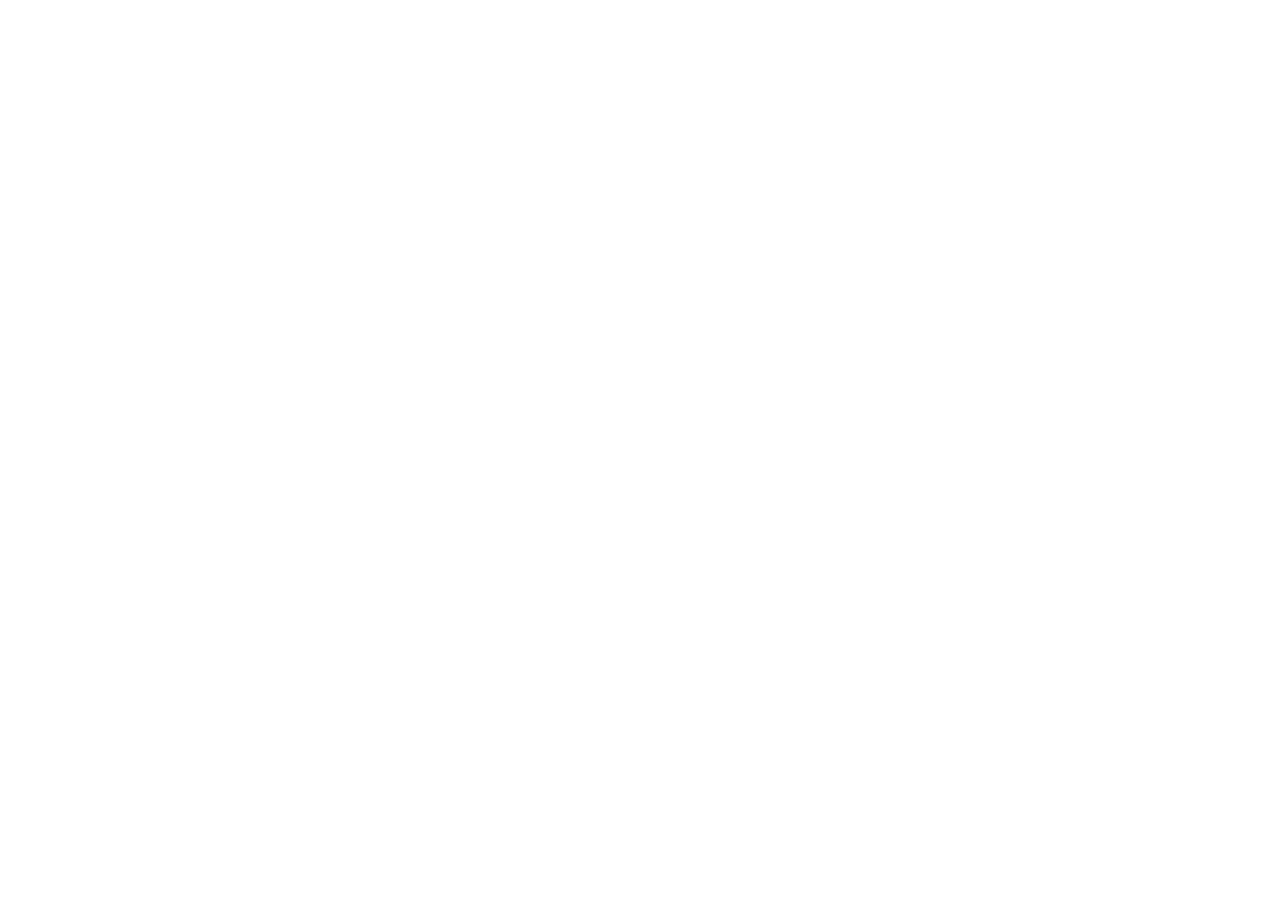
==== index.html @ 38d4725b "Initial commit" ====
<!doctype html>
<html lang="en">
<head>
    <meta charset="UTF-8">
    <meta name="viewport" content="width=device-width, initial-scale=1.0">
    <title>Document</title>
</head>
<body>

</body>
</html>
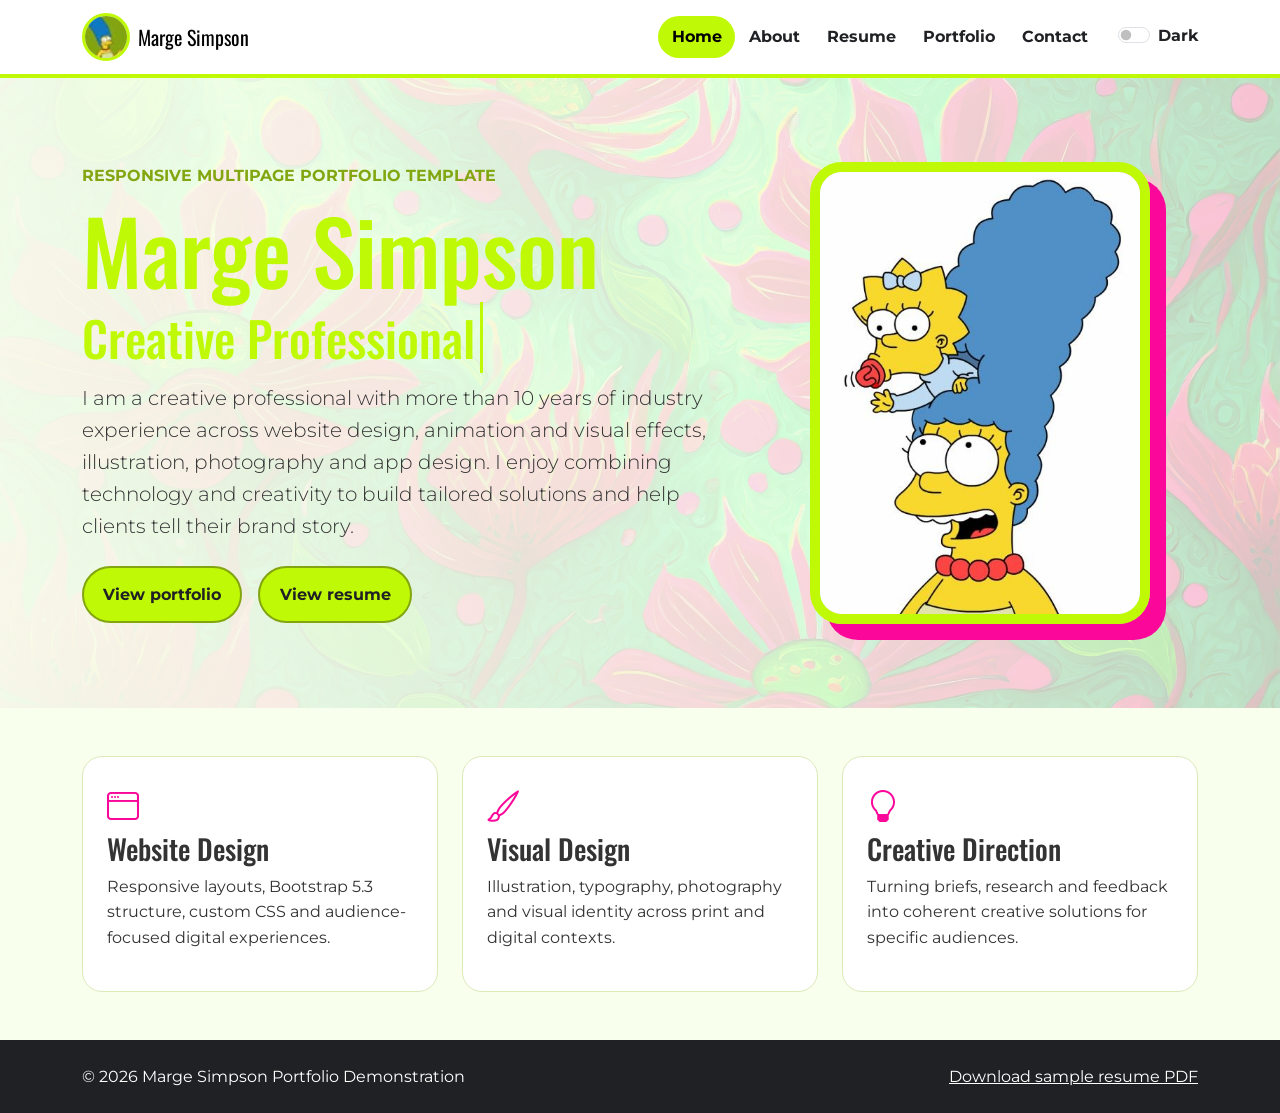
==== commit 270b98f9: "Actual initial commit" ====
--- a/index.html
+++ b/index.html
@@ -1,11 +1,121 @@
 <!doctype html>
-<html lang="en">
+<html lang="en" data-bs-theme="light">
 <head>
-    <meta charset="UTF-8">
-    <meta name="viewport" content="width=device-width, initial-scale=1.0">
-    <title>Document</title>
+  <meta charset="utf-8">
+  <meta name="viewport" content="width=device-width, initial-scale=1">
+  <meta name="description" content="Marge Simpson green multipage portfolio demonstration for INFO1005 Website Design">
+  <meta name="author" content="INFO1005 Website Design">
+  <title>Marge Simpson | Home</title>
+
+  <link rel="apple-touch-icon" sizes="180x180" href="favicon/apple-touch-icon.png">
+  <link rel="icon" type="image/png" sizes="32x32" href="favicon/favicon-32x32.png">
+  <link rel="icon" type="image/png" sizes="16x16" href="favicon/favicon-16x16.png">
+  <link rel="manifest" href="favicon/site.webmanifest">
+
+  <!-- Same Google Font package as the Bart multipage template -->
+  <link rel="preconnect" href="https://fonts.googleapis.com">
+  <link rel="preconnect" href="https://fonts.gstatic.com" crossorigin>
+  <link href="https://fonts.googleapis.com/css2?family=Montserrat:wght@400;600;700&family=Oswald:wght@500;700&display=swap" rel="stylesheet">
+
+  <link rel="stylesheet" href="https://cdn.jsdelivr.net/npm/bootstrap-icons@1.11.3/font/bootstrap-icons.css">
+  <link href="https://cdn.jsdelivr.net/npm/bootstrap@5.3.8/dist/css/bootstrap.min.css" rel="stylesheet">
+  <link href="css/custom.css" rel="stylesheet">
 </head>
 <body>
+<a class="skip-link" href="#maincontent">Skip to main content</a>
 
+<nav class="navbar navbar-expand-lg sticky-top portfolio-nav" aria-label="Main portfolio navigation">
+  <div class="container">
+    <a class="navbar-brand d-flex align-items-center gap-2" href="index.html">
+      <img src="img/margeicon.jpg" alt="Marge Simpson icon" class="brand-avatar">
+      <span>Marge Simpson</span>
+    </a>
+
+    <button class="navbar-toggler" type="button"
+            data-bs-toggle="collapse" data-bs-target="#mainNav"
+            aria-controls="mainNav" aria-expanded="false"
+            aria-label="Toggle navigation">
+      <span class="navbar-toggler-icon"></span>
+    </button>
+
+    <div class="collapse navbar-collapse" id="mainNav">
+      <ul class="navbar-nav ms-auto align-items-lg-center">
+        <li class="nav-item"><a class="nav-link active" href="index.html" aria-current="page">Home</a></li><li class="nav-item"><a class="nav-link" href="about.html">About</a></li><li class="nav-item"><a class="nav-link" href="resume.html">Resume</a></li><li class="nav-item"><a class="nav-link" href="portfolio.html">Portfolio</a></li><li class="nav-item"><a class="nav-link" href="contact.html">Contact</a></li>
+        <li class="nav-item ms-lg-3">
+          <div class="form-check form-switch theme-switch">
+            <input class="form-check-input" type="checkbox" role="switch" id="themeSwitch">
+            <label class="form-check-label" for="themeSwitch">Dark</label>
+          </div>
+        </li>
+      </ul>
+    </div>
+  </div>
+</nav>
+
+<main id="maincontent">
+  <section class="hero d-flex align-items-center">
+    <div class="container">
+      <div class="row align-items-center g-5">
+        <div class="col-lg-7">
+          <p class="standout text-uppercase fw-bold">Responsive multipage portfolio template</p>
+          <h1>Marge Simpson</h1>
+
+          <h2 class="typing-heading">
+            <span class="typewrite"
+                  data-words='["Creative Professional","Web Designer","Visual Storyteller"]'
+                  aria-live="polite"></span>
+          </h2>
+
+          <p class="lead">I am a creative professional with more than 10 years of industry experience across website design, animation and visual effects, illustration, photography and app design. I enjoy combining technology and creativity to build tailored solutions and help clients tell their brand story.</p>
+
+          <div class="d-flex flex-wrap gap-3 mt-4">
+            <a class="btn-portfolio" href="portfolio.html">View portfolio</a>
+            <a class="btn-portfolio" href="resume.html">View resume</a>
+          </div>
+        </div>
+
+        <div class="col-lg-5 text-center">
+          <img src="img/marge1.jpg" class="img-fluid hero-img" alt="Marge Simpson portfolio portrait">
+        </div>
+      </div>
+    </div>
+  </section>
+
+  <section class="container my-5">
+    <div class="row g-4">
+      <div class="col-md-4">
+        <article class="feature-card p-4">
+          <i class="bi bi-window feature-icon"></i>
+          <h2 class="h3">Website Design</h2>
+          <p>Responsive layouts, Bootstrap 5.3 structure, custom CSS and audience-focused digital experiences.</p>
+        </article>
+      </div>
+      <div class="col-md-4">
+        <article class="feature-card p-4">
+          <i class="bi bi-brush feature-icon"></i>
+          <h2 class="h3">Visual Design</h2>
+          <p>Illustration, typography, photography and visual identity across print and digital contexts.</p>
+        </article>
+      </div>
+      <div class="col-md-4">
+        <article class="feature-card p-4">
+          <i class="bi bi-lightbulb feature-icon"></i>
+          <h2 class="h3">Creative Direction</h2>
+          <p>Turning briefs, research and feedback into coherent creative solutions for specific audiences.</p>
+        </article>
+      </div>
+    </div>
+  </section>
+</main>
+
+<footer class="site-footer py-4 mt-5">
+  <div class="container d-flex flex-column flex-md-row justify-content-between gap-3">
+    <p class="mb-0">&copy; 2026 Marge Simpson Portfolio Demonstration</p>
+    <p class="mb-0"><a href="pdf/marge_simpson_resume.pdf" target="_blank">Download sample resume PDF</a></p>
+  </div>
+</footer>
+
+<script src="https://cdn.jsdelivr.net/npm/bootstrap@5.3.8/dist/js/bootstrap.bundle.min.js"></script>
+<script src="js/script.js"></script>
 </body>
-</html>+</html>
--- a/css/custom.css
+++ b/css/custom.css
@@ -0,0 +1,442 @@
+/* INFO1005 Module 3.2 Marge Simpson multipage Bootstrap portfolio
+   Visual styling intentionally follows the Bart Simpson multipage template.
+   Palette adapted from the earlier Marge example.
+*/
+
+:root {
+  --brand-primary: #c0f905;
+  --brand-secondary: #82a510;
+  --brand-accent: #fb079a;
+  --brand-dark: #202124;
+  --brand-light: #f8ffed;
+  --brand-panel: #ffffff;
+  --brand-text: #333333;
+  --brand-muted: #666666;
+  --brand-border: #dce9b9;
+  --font-heading: 'Oswald', Arial, sans-serif;
+  --font-body: 'Montserrat', Arial, sans-serif;
+}
+
+html {
+  scroll-behavior: smooth;
+  scroll-padding-top: 5rem;
+}
+
+body {
+  margin: 0;
+  font-family: var(--font-body);
+  color: var(--brand-text);
+  background: var(--brand-light);
+  line-height: 1.6;
+}
+
+[data-bs-theme="dark"] body {
+  --brand-light: #151515;
+  --brand-panel: #202124;
+  --brand-text: #f3f7e9;
+  --brand-muted: #cdd6bd;
+  --brand-border: #44502f;
+  background: var(--brand-light);
+  color: var(--brand-text);
+}
+
+.skip-link {
+  position: absolute;
+  left: -999px;
+  top: 0;
+  background: var(--brand-dark);
+  color: white;
+  padding: .75rem 1rem;
+  z-index: 2000;
+}
+.skip-link:focus { left: 1rem; top: 1rem; }
+
+h1, h2, h3, h4, h5, .navbar-brand {
+  font-family: var(--font-heading);
+}
+
+h1 {
+  font-size: clamp(2.6rem, 7vw, 5.5rem);
+  color: var(--brand-primary);
+  line-height: 1;
+  margin-bottom: 1rem;
+}
+
+h2 { color: var(--brand-primary); font-size: clamp(2rem, 4vw, 3rem); }
+h3 { color: var(--brand-accent); font-size: 1.45rem; }
+h4 { color: var(--brand-muted); font-size: 1rem; letter-spacing: .08em; text-transform: uppercase; }
+
+a { color: var(--brand-secondary); }
+a:hover { color: var(--brand-primary); }
+
+/* NAVIGATION — same treatment as Bart multipage */
+.portfolio-nav {
+  background: var(--brand-panel);
+  border-bottom: 4px solid var(--brand-primary);
+}
+
+.brand-avatar {
+  width: 48px;
+  height: 48px;
+  object-fit: cover;
+  border-radius: 50%;
+  border: 3px solid var(--brand-primary);
+}
+
+.nav-link {
+  color: var(--brand-dark);
+  font-weight: 700;
+  border-radius: 999px;
+  padding-inline: .85rem !important;
+}
+
+[data-bs-theme="dark"] .nav-link,
+[data-bs-theme="dark"] .navbar-brand,
+[data-bs-theme="dark"] .theme-switch {
+  color: var(--brand-text);
+}
+
+.nav-link:hover,
+.nav-link:focus,
+.nav-link.active {
+  color: var(--brand-dark);
+  background: var(--brand-primary);
+}
+
+.navbar-toggler { border: 2px solid var(--brand-primary); }
+.theme-switch { color: var(--brand-dark); font-weight: 700; }
+.theme-switch .form-check-input:checked {
+  background-color: var(--brand-primary);
+  border-color: var(--brand-primary);
+}
+
+/* HOME HERO — Bart layout with Marge image and green palette */
+.hero {
+  min-height: 70vh;
+  padding-block: 4rem;
+  background:
+    linear-gradient(90deg, rgba(248,255,237,.97), rgba(248,255,237,.76)),
+    url('../img/parallax1.jpg') center/cover no-repeat;
+}
+
+[data-bs-theme="dark"] .hero {
+  background:
+    linear-gradient(90deg, rgba(21,21,21,.96), rgba(21,21,21,.80)),
+    url('../img/parallax1.jpg') center/cover no-repeat;
+}
+
+.hero-img {
+  max-width: 340px;
+  border-radius: 2rem;
+  border: 10px solid var(--brand-primary);
+  box-shadow: 16px 16px 0 var(--brand-accent);
+}
+
+.standout {
+  color: var(--brand-secondary);
+  font-weight: 700;
+}
+
+.typing-heading {
+  min-height: 3.6rem;
+  margin-bottom: 1rem;
+}
+
+.typewrite {
+  color: var(--brand-primary);
+  border-right: .08em solid var(--brand-primary);
+  padding-right: .1em;
+  animation: blinkCursor .8s step-end infinite;
+}
+
+@keyframes blinkCursor {
+  50% { border-color: transparent; }
+}
+
+/* BART TEMPLATE PANEL / CARD STYLES */
+.section-panel {
+  background: var(--brand-panel);
+  border: 1px solid var(--brand-border);
+  border-radius: 1.5rem;
+  padding: 2rem;
+}
+
+.feature-card,
+.project-card,
+.resume-card {
+  background: var(--brand-panel);
+  border: 1px solid var(--brand-border);
+  border-radius: 1.25rem;
+  overflow: hidden;
+  height: 100%;
+  transition: transform .25s ease, box-shadow .25s ease;
+}
+
+.feature-card:hover,
+.project-card:hover,
+.resume-card:hover {
+  transform: translateY(-.25rem);
+  box-shadow: 0 1rem 2rem rgba(0,0,0,.12);
+}
+
+.feature-icon {
+  font-size: 2rem;
+  color: var(--brand-accent);
+}
+
+.card-img-top,
+.project-thumb {
+  height: 220px;
+  object-fit: cover;
+  width: 100%;
+}
+
+.project-thumb { cursor: zoom-in; }
+.project-card button {
+  border: 0;
+  padding: 0;
+  background: transparent;
+  width: 100%;
+}
+
+/* BART TEMPLATE PILL BUTTON STYLE */
+.btn-portfolio {
+  display: inline-block;
+  color: var(--brand-dark);
+  background: var(--brand-primary);
+  border: 2px solid var(--brand-secondary);
+  border-radius: 999px;
+  font-weight: 700;
+  padding: .85rem 1.2rem;
+  text-decoration: none;
+}
+
+.btn-portfolio:hover,
+.btn-portfolio:focus {
+  color: white;
+  background: var(--brand-secondary);
+}
+
+/* RESUME */
+.progress {
+  height: 2rem;
+  background: #e8efda;
+  border-radius: 999px;
+}
+
+.progress-bar {
+  background: var(--brand-secondary);
+  color: white;
+  font-weight: 700;
+}
+
+.progress-bar.secondary {
+  background: var(--brand-accent);
+}
+
+.progress-bar.tertiary {
+  background: var(--brand-primary);
+  color: var(--brand-dark);
+}
+
+.timeline-item {
+  border-left: 5px solid var(--brand-primary);
+  padding-left: 1.25rem;
+  margin-bottom: 1.75rem;
+}
+
+.pdf-frame {
+  width: 100%;
+  min-height: 520px;
+  border: 4px solid var(--brand-border);
+  border-radius: 1rem;
+}
+
+.optional-note {
+  border-left: 6px solid var(--brand-primary);
+  background: rgba(192,249,5,.13);
+  padding: 1rem;
+  border-radius: .75rem;
+}
+
+
+/* FIXED RESUME SKILLS SECTION
+   Dedicated skill cards prevent the generic 100% card height from
+   stretching or misaligning the skill rows. */
+.resume-card {
+  height: auto;
+}
+
+.skills-section {
+  margin-top: 2.5rem;
+}
+
+.skills-section > h2 {
+  margin-bottom: 1rem;
+}
+
+.skills-list {
+  display: grid;
+  gap: 1rem;
+}
+
+.skill-card {
+  background: var(--brand-panel);
+  border: 1px solid var(--brand-border);
+  border-radius: 1.25rem;
+  padding: 1.25rem 1.4rem;
+}
+
+.skill-card-heading {
+  display: flex;
+  align-items: baseline;
+  justify-content: space-between;
+  gap: 1rem;
+  margin-bottom: .8rem;
+}
+
+.skill-card-heading h3 {
+  margin: 0;
+  color: var(--brand-text);
+  font-size: 1.25rem;
+  line-height: 1.25;
+}
+
+.skill-percentage {
+  flex: 0 0 auto;
+  min-width: 3.25rem;
+  text-align: right;
+  color: var(--brand-secondary);
+  font-family: var(--font-heading);
+  font-size: 1.15rem;
+  font-weight: 700;
+}
+
+.skill-card .progress {
+  width: 100%;
+  height: .9rem;
+  margin: 0;
+  overflow: hidden;
+}
+
+.skill-card .progress-bar {
+  min-width: 0;
+}
+
+@media (max-width: 575.98px) {
+  .skill-card {
+    padding: 1rem;
+  }
+
+  .skill-card-heading {
+    align-items: flex-start;
+  }
+
+  .skill-card-heading h3 {
+    font-size: 1.1rem;
+  }
+}
+
+/* RESPONSIVE PARALLAX */
+.resume-parallax {
+  min-height: 390px;
+  border-radius: 1.5rem;
+  overflow: hidden;
+  background:
+    linear-gradient(rgba(20,25,10,.38), rgba(20,25,10,.52)),
+    url('../img/parallax2.jpg') center/cover fixed no-repeat;
+  display: grid;
+  place-items: center;
+}
+
+.parallax-content {
+  padding: 4rem 1rem;
+}
+
+.resume-parallax h2,
+.resume-parallax .standout {
+  color: #fff;
+  text-shadow: 0 2px 10px rgba(0,0,0,.7);
+}
+
+/* MODAL */
+.modal-content {
+  background: var(--brand-panel);
+  color: var(--brand-text);
+}
+
+.lightbox-image {
+  width: 100%;
+  max-height: 70vh;
+  object-fit: contain;
+  border-radius: .75rem;
+}
+
+/* FORM + MAP */
+.form-control,
+.form-select {
+  border: 2px solid var(--brand-border);
+  background: var(--brand-panel);
+  color: var(--brand-text);
+}
+
+.form-control:focus,
+.form-select:focus {
+  border-color: var(--brand-primary);
+  box-shadow: 0 0 0 .25rem rgba(192,249,5,.20);
+}
+
+.map-frame {
+  overflow: hidden;
+  border: 4px solid var(--brand-primary);
+  border-radius: 1rem;
+}
+
+.map-frame iframe {
+  border: 0;
+}
+
+/* FOOTER — same dark footer as Bart */
+.site-footer {
+  background: var(--brand-dark);
+  color: white;
+}
+
+.site-footer a,
+.site-footer p {
+  color: white;
+}
+
+:focus-visible {
+  outline: 4px solid var(--brand-accent);
+  outline-offset: 3px;
+}
+
+@media (max-width: 767.98px), (prefers-reduced-motion: reduce) {
+  .resume-parallax {
+    min-height: 240px;
+    background-attachment: scroll;
+  }
+}
+
+@media (max-width: 767.98px) {
+  .hero {
+    min-height: auto;
+    padding-block: 2rem;
+  }
+
+  .hero-img {
+    max-width: 240px;
+    border-width: 6px;
+    box-shadow: 8px 8px 0 var(--brand-accent);
+  }
+
+  .section-panel {
+    padding: 1rem;
+  }
+
+  .card-img-top,
+  .project-thumb {
+    height: 180px;
+  }
+}
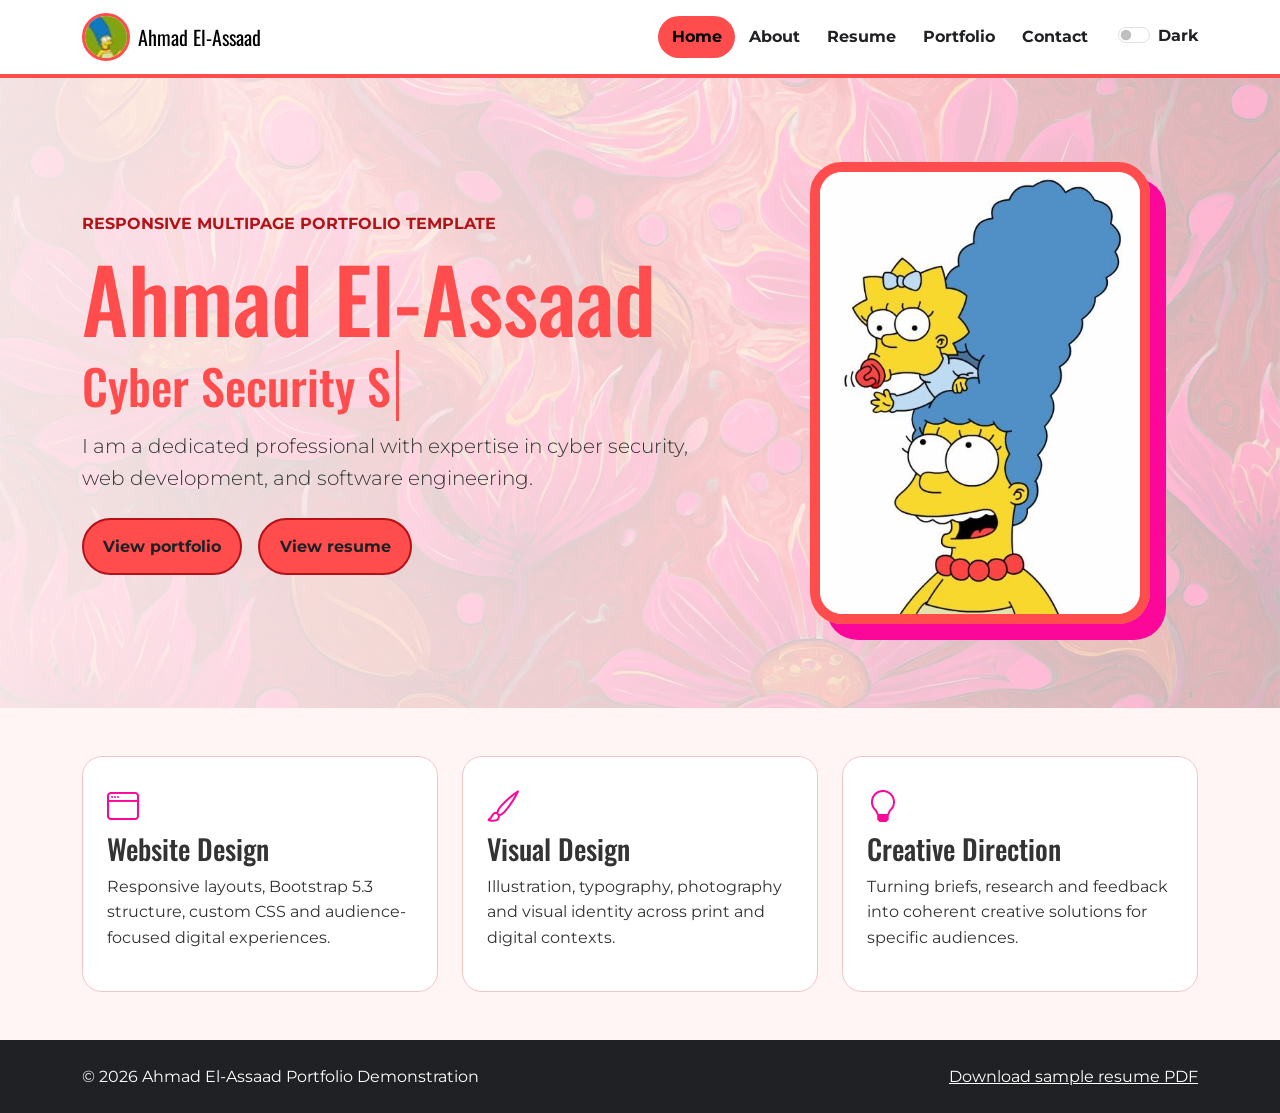
==== commit 4f12f183: "added Dark mode painter" ====
--- a/index.html
+++ b/index.html
@@ -3,9 +3,9 @@
 <head>
   <meta charset="utf-8">
   <meta name="viewport" content="width=device-width, initial-scale=1">
-  <meta name="description" content="Marge Simpson green multipage portfolio demonstration for INFO1005 Website Design">
+  <meta name="description" content="Ahmad El-Assaad green multipage portfolio demonstration for INFO1005 Website Design">
   <meta name="author" content="INFO1005 Website Design">
-  <title>Marge Simpson | Home</title>
+  <title>Ahmad El-Assaad | Home</title>
 
   <link rel="apple-touch-icon" sizes="180x180" href="favicon/apple-touch-icon.png">
   <link rel="icon" type="image/png" sizes="32x32" href="favicon/favicon-32x32.png">
@@ -28,7 +28,7 @@
   <div class="container">
     <a class="navbar-brand d-flex align-items-center gap-2" href="index.html">
       <img src="img/margeicon.jpg" alt="Marge Simpson icon" class="brand-avatar">
-      <span>Marge Simpson</span>
+      <span>Ahmad El-Assaad</span>
     </a>
 
     <button class="navbar-toggler" type="button"
@@ -58,15 +58,15 @@
       <div class="row align-items-center g-5">
         <div class="col-lg-7">
           <p class="standout text-uppercase fw-bold">Responsive multipage portfolio template</p>
-          <h1>Marge Simpson</h1>
+          <h1>Ahmad El-Assaad</h1>
 
           <h2 class="typing-heading">
             <span class="typewrite"
-                  data-words='["Creative Professional","Web Designer","Visual Storyteller"]'
+                  data-words='["Cyber Security Specialist","Web Designer","Software Developer"]'
                   aria-live="polite"></span>
           </h2>
 
-          <p class="lead">I am a creative professional with more than 10 years of industry experience across website design, animation and visual effects, illustration, photography and app design. I enjoy combining technology and creativity to build tailored solutions and help clients tell their brand story.</p>
+          <p class="lead">I am a dedicated professional with expertise in cyber security, web development, and software engineering.</p>
 
           <div class="d-flex flex-wrap gap-3 mt-4">
             <a class="btn-portfolio" href="portfolio.html">View portfolio</a>
@@ -110,12 +110,13 @@
 
 <footer class="site-footer py-4 mt-5">
   <div class="container d-flex flex-column flex-md-row justify-content-between gap-3">
-    <p class="mb-0">&copy; 2026 Marge Simpson Portfolio Demonstration</p>
+    <p class="mb-0">&copy; 2026 Ahmad El-Assaad Portfolio Demonstration</p>
     <p class="mb-0"><a href="pdf/marge_simpson_resume.pdf" target="_blank">Download sample resume PDF</a></p>
   </div>
 </footer>
 
 <script src="https://cdn.jsdelivr.net/npm/bootstrap@5.3.8/dist/js/bootstrap.bundle.min.js"></script>
+<script src="js/paint-theme.js"></script>
 <script src="js/script.js"></script>
 </body>
 </html>
--- a/css/custom.css
+++ b/css/custom.css
@@ -4,15 +4,15 @@
 */
 
 :root {
-  --brand-primary: #c0f905;
-  --brand-secondary: #82a510;
+  --brand-primary: #ff4d4d;
+  --brand-secondary: #b31217;
   --brand-accent: #fb079a;
   --brand-dark: #202124;
-  --brand-light: #f8ffed;
+  --brand-light: #fff5f5;
   --brand-panel: #ffffff;
   --brand-text: #333333;
   --brand-muted: #666666;
-  --brand-border: #dce9b9;
+  --brand-border: #f3c6c6;
   --font-heading: 'Oswald', Arial, sans-serif;
   --font-body: 'Montserrat', Arial, sans-serif;
 }
@@ -33,9 +33,9 @@
 [data-bs-theme="dark"] body {
   --brand-light: #151515;
   --brand-panel: #202124;
-  --brand-text: #f3f7e9;
-  --brand-muted: #cdd6bd;
-  --brand-border: #44502f;
+  --brand-text: #fbeeee;
+  --brand-muted: #dbc3c3;
+  --brand-border: #5a2f2f;
   background: var(--brand-light);
   color: var(--brand-text);
 }
@@ -110,19 +110,19 @@
   border-color: var(--brand-primary);
 }
 
-/* HOME HERO — Bart layout with Marge image and green palette */
+/* HOME HERO — Bart layout with Marge image and red palette */
 .hero {
   min-height: 70vh;
   padding-block: 4rem;
   background:
-    linear-gradient(90deg, rgba(248,255,237,.97), rgba(248,255,237,.76)),
-    url('../img/parallax1.jpg') center/cover no-repeat;
+    linear-gradient(90deg, rgba(255,245,245,.80), rgba(255,245,245,.30)),
+    url('../img/hero-red-light.jpg') center/cover no-repeat;
 }
 
 [data-bs-theme="dark"] .hero {
   background:
-    linear-gradient(90deg, rgba(21,21,21,.96), rgba(21,21,21,.80)),
-    url('../img/parallax1.jpg') center/cover no-repeat;
+    linear-gradient(90deg, rgba(21,21,21,.75), rgba(21,21,21,.25)),
+    url('../img/hero-red-dark.jpg') center/cover no-repeat;
 }
 
 .hero-img {
@@ -220,7 +220,7 @@
 /* RESUME */
 .progress {
   height: 2rem;
-  background: #e8efda;
+  background: #f6dcdc;
   border-radius: 999px;
 }
 
@@ -254,7 +254,7 @@
 
 .optional-note {
   border-left: 6px solid var(--brand-primary);
-  background: rgba(192,249,5,.13);
+  background: rgba(255,77,77,.13);
   padding: 1rem;
   border-radius: .75rem;
 }
@@ -343,7 +343,7 @@
   border-radius: 1.5rem;
   overflow: hidden;
   background:
-    linear-gradient(rgba(20,25,10,.38), rgba(20,25,10,.52)),
+    linear-gradient(rgba(30,10,10,.38), rgba(30,10,10,.52)),
     url('../img/parallax2.jpg') center/cover fixed no-repeat;
   display: grid;
   place-items: center;
@@ -383,7 +383,7 @@
 .form-control:focus,
 .form-select:focus {
   border-color: var(--brand-primary);
-  box-shadow: 0 0 0 .25rem rgba(192,249,5,.20);
+  box-shadow: 0 0 0 .25rem rgba(255,77,77,.20);
 }
 
 .map-frame {
@@ -440,3 +440,36 @@
     height: 180px;
   }
 }
+
+/* ============================================================
+   PAINT-BRUSH THEME SWITCH (used by js/paint-theme.js)
+   ============================================================ */
+@property --pd-r { syntax: "<length>"; inherits: true; initial-value: 0px; }
+
+.pd-notrans, .pd-notrans *, .pd-notrans *::before, .pd-notrans *::after { transition: none !important; }
+
+/* text while it is being splashed with fresh paint */
+.pd-painting,
+.pd-painting * {
+  color: transparent !important;       /* also hides child spans/links until the paint lands */
+}
+.pd-painting * { border-color: transparent !important; }   /* e.g. the typewriter cursor */
+.pd-painting {
+  color: transparent !important;
+  -webkit-background-clip: text !important;
+  background-clip: text !important;
+  background-image:
+    radial-gradient(circle at var(--pd-x, 50%) var(--pd-y, 50%), var(--pd-new) var(--pd-r), transparent calc(var(--pd-r) + 1px)),
+    linear-gradient(var(--pd-old), var(--pd-old)) !important;
+  transition: --pd-r 900ms cubic-bezier(.2, .7, .2, 1);
+}
+
+.pd-wall  { position: fixed; inset: 0; width: 100%; height: 100%; z-index: 2147483000; display: none; touch-action: none; }
+.pd-brush { position: fixed; left: 0; top: 0; z-index: 2147483001; pointer-events: none; display: none; --h: 100px; --paint: #000; }
+.pd-brush .b { position: absolute; left: 0; top: 0; }
+.pd-bristles { position: absolute; left: calc(var(--h) * -.34); top: calc(var(--h) / -2); width: calc(var(--h) * .34); height: var(--h);
+  background: var(--paint); border: 3px solid rgba(140,140,140,.8); border-left-width: 0; border-radius: 3px 14px 14px 3px; box-sizing: border-box; }
+.pd-ferrule { position: absolute; left: calc(var(--h) * -.62); top: calc(var(--h) * -.42); width: calc(var(--h) * .28); height: calc(var(--h) * .84);
+  background: linear-gradient(#d9d9d9, #8a8a8a 50%, #d9d9d9); border-radius: 4px; }
+.pd-handle { position: absolute; left: calc(var(--h) * -2.1); top: calc(var(--h) * -.12); width: calc(var(--h) * 1.5); height: calc(var(--h) * .24);
+  background: linear-gradient(#d08a3c, #9b5a1c); border-radius: 999px 4px 4px 999px; transform-origin: right center; transform: rotate(16deg); }
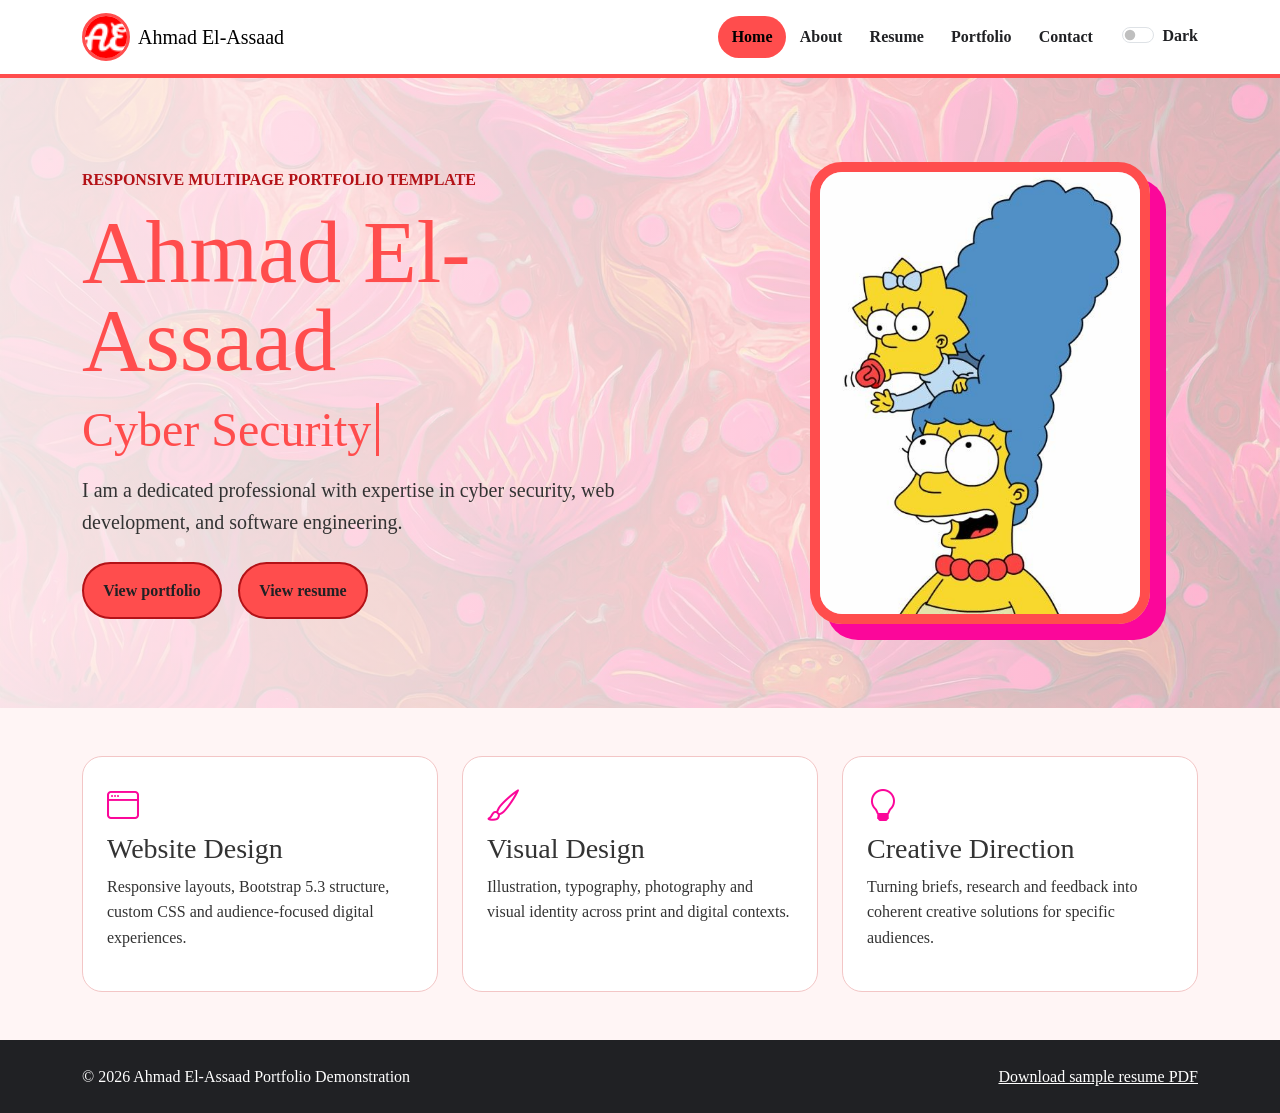
==== commit 1c708e27: "made changes" ====
--- a/index.html
+++ b/index.html
@@ -27,7 +27,7 @@
 <nav class="navbar navbar-expand-lg sticky-top portfolio-nav" aria-label="Main portfolio navigation">
   <div class="container">
     <a class="navbar-brand d-flex align-items-center gap-2" href="index.html">
-      <img src="img/margeicon.jpg" alt="Marge Simpson icon" class="brand-avatar">
+      <img src="img/ahmadicon.png" alt="Ahmad El-Assaad icon" class="brand-avatar">
       <span>Ahmad El-Assaad</span>
     </a>
 
--- a/css/custom.css
+++ b/css/custom.css
@@ -13,8 +13,8 @@
   --brand-text: #333333;
   --brand-muted: #666666;
   --brand-border: #f3c6c6;
-  --font-heading: 'Oswald', Arial, sans-serif;
-  --font-body: 'Montserrat', Arial, sans-serif;
+  --font-heading: 'Comic Relief', 'Comic Sans MS', cursive;
+  --font-body: 'Comic Relief', 'Comic Sans MS', cursive;
 }
 
 html {
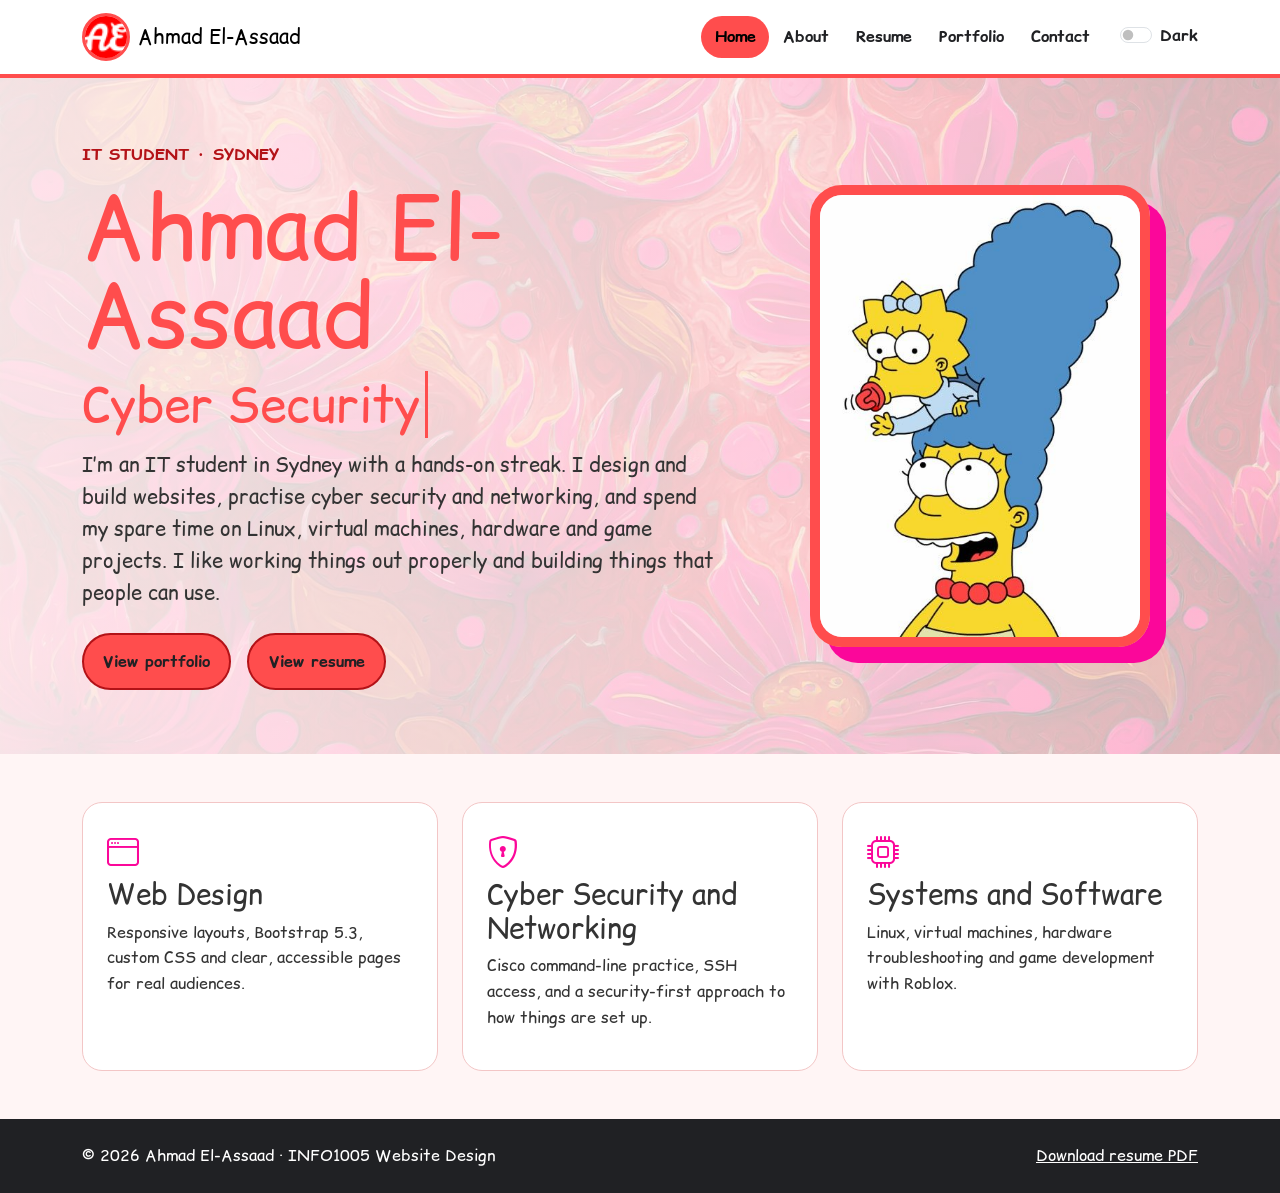
==== commit 46bd7277: "Made the website mine by replacing the placeholder text with my own" ====
--- a/index.html
+++ b/index.html
@@ -3,7 +3,7 @@
 <head>
   <meta charset="utf-8">
   <meta name="viewport" content="width=device-width, initial-scale=1">
-  <meta name="description" content="Ahmad El-Assaad green multipage portfolio demonstration for INFO1005 Website Design">
+  <meta name="description" content="Ahmad El-Assaad, IT student in Sydney: web design, cyber security and systems portfolio">
   <meta name="author" content="INFO1005 Website Design">
   <title>Ahmad El-Assaad | Home</title>
 
@@ -15,7 +15,7 @@
   <!-- Same Google Font package as the Bart multipage template -->
   <link rel="preconnect" href="https://fonts.googleapis.com">
   <link rel="preconnect" href="https://fonts.gstatic.com" crossorigin>
-  <link href="https://fonts.googleapis.com/css2?family=Montserrat:wght@400;600;700&family=Oswald:wght@500;700&display=swap" rel="stylesheet">
+  <link href="https://fonts.googleapis.com/css2?family=Comic+Relief:wght@400;700&display=swap" rel="stylesheet">
 
   <link rel="stylesheet" href="https://cdn.jsdelivr.net/npm/bootstrap-icons@1.11.3/font/bootstrap-icons.css">
   <link href="https://cdn.jsdelivr.net/npm/bootstrap@5.3.8/dist/css/bootstrap.min.css" rel="stylesheet">
@@ -57,7 +57,7 @@
     <div class="container">
       <div class="row align-items-center g-5">
         <div class="col-lg-7">
-          <p class="standout text-uppercase fw-bold">Responsive multipage portfolio template</p>
+          <p class="standout text-uppercase fw-bold">IT student · Sydney</p>
           <h1>Ahmad El-Assaad</h1>
 
           <h2 class="typing-heading">
@@ -66,7 +66,7 @@
                   aria-live="polite"></span>
           </h2>
 
-          <p class="lead">I am a dedicated professional with expertise in cyber security, web development, and software engineering.</p>
+          <p class="lead">I’m an IT student in Sydney with a hands-on streak. I design and build websites, practise cyber security and networking, and spend my spare time on Linux, virtual machines, hardware and game projects. I like working things out properly and building things that people can use.</p>
 
           <div class="d-flex flex-wrap gap-3 mt-4">
             <a class="btn-portfolio" href="portfolio.html">View portfolio</a>
@@ -75,7 +75,7 @@
         </div>
 
         <div class="col-lg-5 text-center">
-          <img src="img/marge1.jpg" class="img-fluid hero-img" alt="Marge Simpson portfolio portrait">
+          <img src="img/marge1.jpg" class="img-fluid hero-img" alt="Portrait of Ahmad El-Assaad">
         </div>
       </div>
     </div>
@@ -86,22 +86,22 @@
       <div class="col-md-4">
         <article class="feature-card p-4">
           <i class="bi bi-window feature-icon"></i>
-          <h2 class="h3">Website Design</h2>
-          <p>Responsive layouts, Bootstrap 5.3 structure, custom CSS and audience-focused digital experiences.</p>
+          <h2 class="h3">Web Design</h2>
+          <p>Responsive layouts, Bootstrap 5.3, custom CSS and clear, accessible pages for real audiences.</p>
         </article>
       </div>
       <div class="col-md-4">
         <article class="feature-card p-4">
-          <i class="bi bi-brush feature-icon"></i>
-          <h2 class="h3">Visual Design</h2>
-          <p>Illustration, typography, photography and visual identity across print and digital contexts.</p>
+          <i class="bi bi-shield-lock feature-icon"></i>
+          <h2 class="h3">Cyber Security and Networking</h2>
+          <p>Cisco command-line practice, SSH access, and a security-first approach to how things are set up.</p>
         </article>
       </div>
       <div class="col-md-4">
         <article class="feature-card p-4">
-          <i class="bi bi-lightbulb feature-icon"></i>
-          <h2 class="h3">Creative Direction</h2>
-          <p>Turning briefs, research and feedback into coherent creative solutions for specific audiences.</p>
+          <i class="bi bi-cpu feature-icon"></i>
+          <h2 class="h3">Systems and Software</h2>
+          <p>Linux, virtual machines, hardware troubleshooting and game development with Roblox.</p>
         </article>
       </div>
     </div>
@@ -110,8 +110,8 @@
 
 <footer class="site-footer py-4 mt-5">
   <div class="container d-flex flex-column flex-md-row justify-content-between gap-3">
-    <p class="mb-0">&copy; 2026 Ahmad El-Assaad Portfolio Demonstration</p>
-    <p class="mb-0"><a href="pdf/marge_simpson_resume.pdf" target="_blank">Download sample resume PDF</a></p>
+    <p class="mb-0">&copy; 2026 Ahmad El-Assaad · INFO1005 Website Design</p>
+    <p class="mb-0"><a href="pdf/ahmad_elassaad_resume.pdf" target="_blank">Download resume PDF</a></p>
   </div>
 </footer>
 
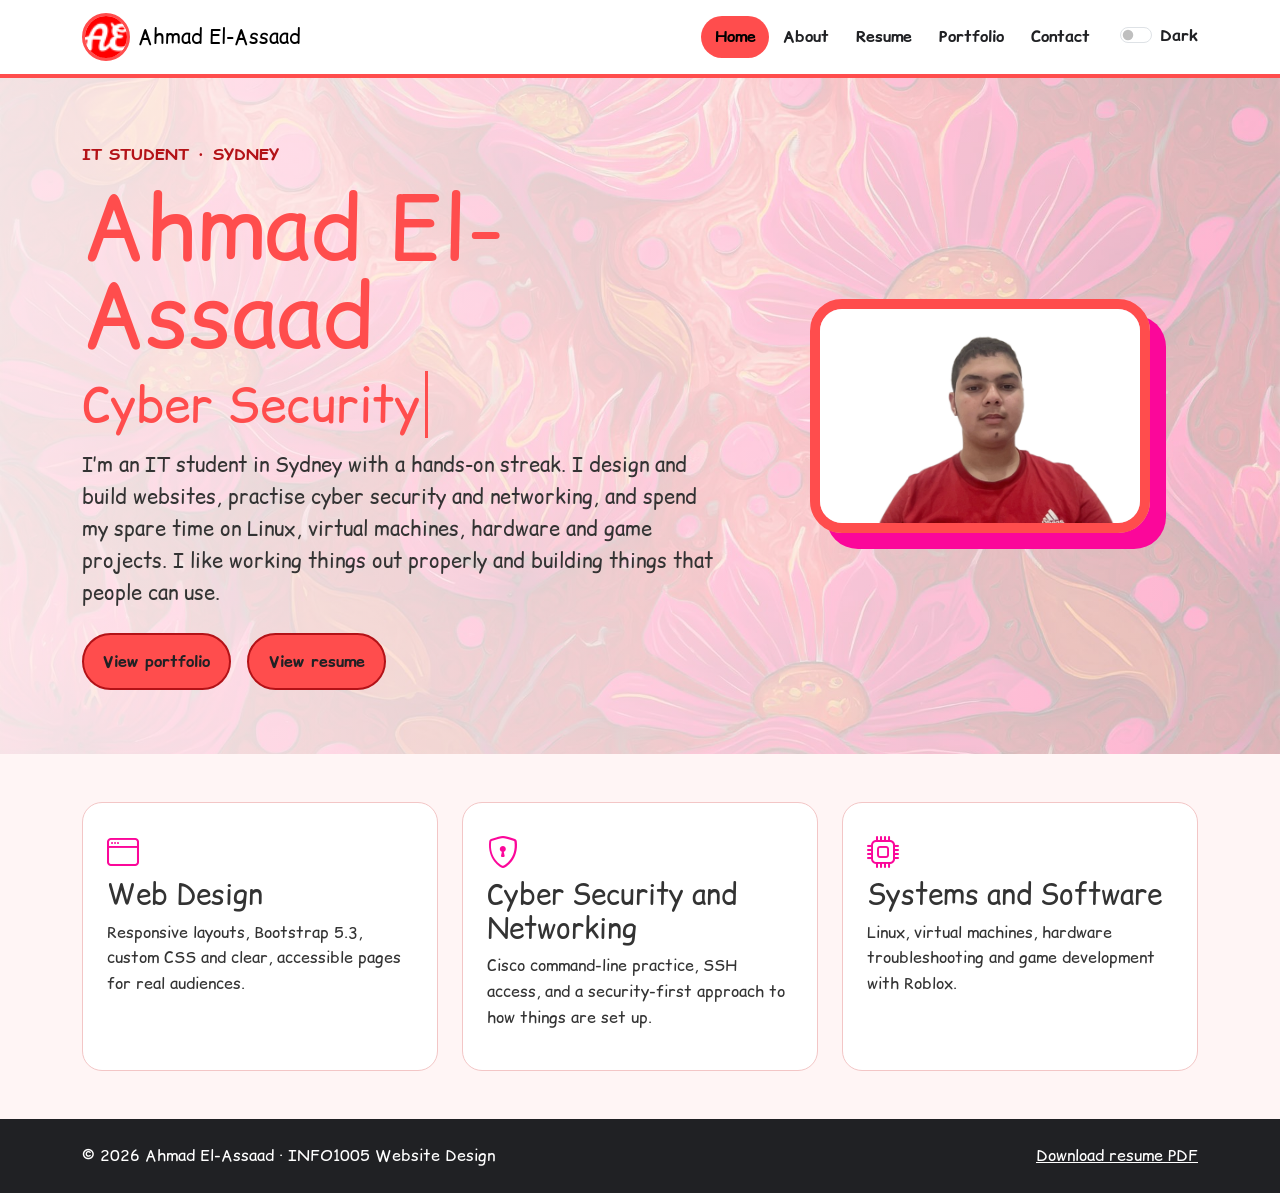
==== commit ba8b856f: "added my photo" ====
--- a/index.html
+++ b/index.html
@@ -75,7 +75,7 @@
         </div>
 
         <div class="col-lg-5 text-center">
-          <img src="img/marge1.jpg" class="img-fluid hero-img" alt="Portrait of Ahmad El-Assaad">
+          <img src="img/ahmad.png" class="img-fluid hero-img" alt="Portrait of Ahmad El-Assaad">
         </div>
       </div>
     </div>
